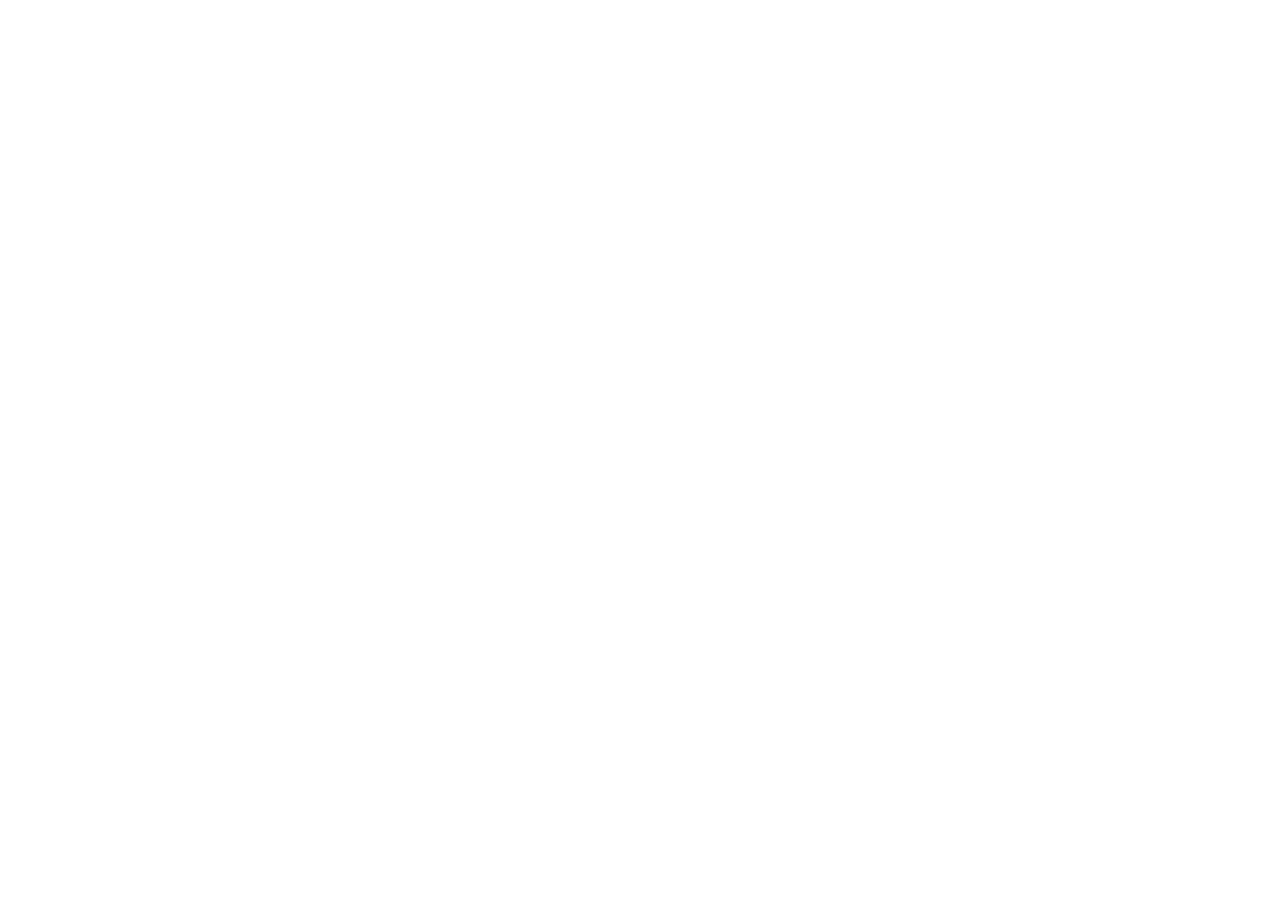
==== index.html @ e4f46230 "Update index.html" ====
<html>
  <head>

    <meta http-equiv="cache-control" content="no-cache">
    <meta http-equiv="refresh" content="1; url=https://www.youtube.com/watch?v=-U3mIRrP3tE"/>
    <!-- <meta http-equiv="refresh" content="1; url=main.html"/> -->

    <title></title>
    <script type="text/javascript">
      window.location.href = "https://www.youtube.com/watch?v=-U3mIRrP3tE"
      // window.location.href = "main.html"
    </script>
  </head>
 <body>
  <iframe width="560" height="315" src="https://www.youtube.com/embed/wqQ6BF50AT4" title="YouTube video player" frameborder="0" allow="accelerometer; autoplay; clipboard-write; encrypted-media; gyroscope; picture-in-picture" allowfullscreen></iframe>
  </body>
</html>
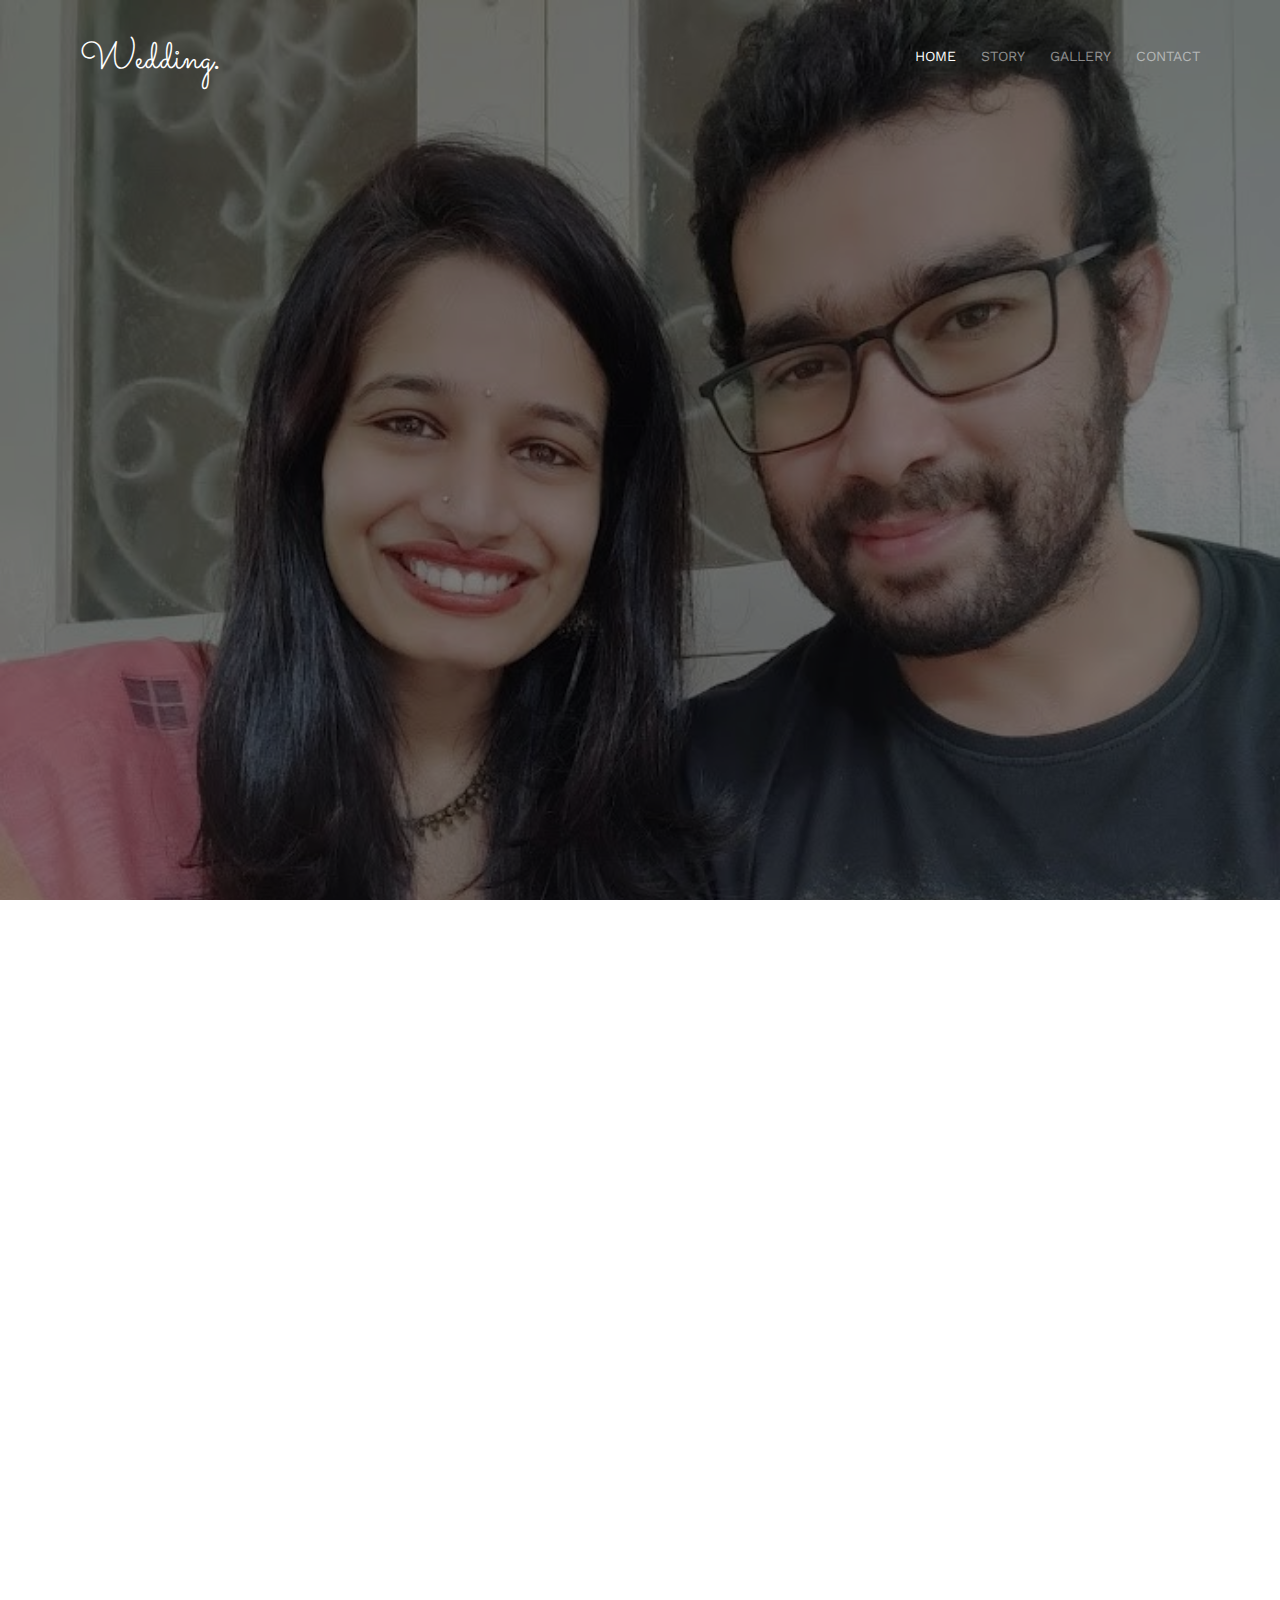
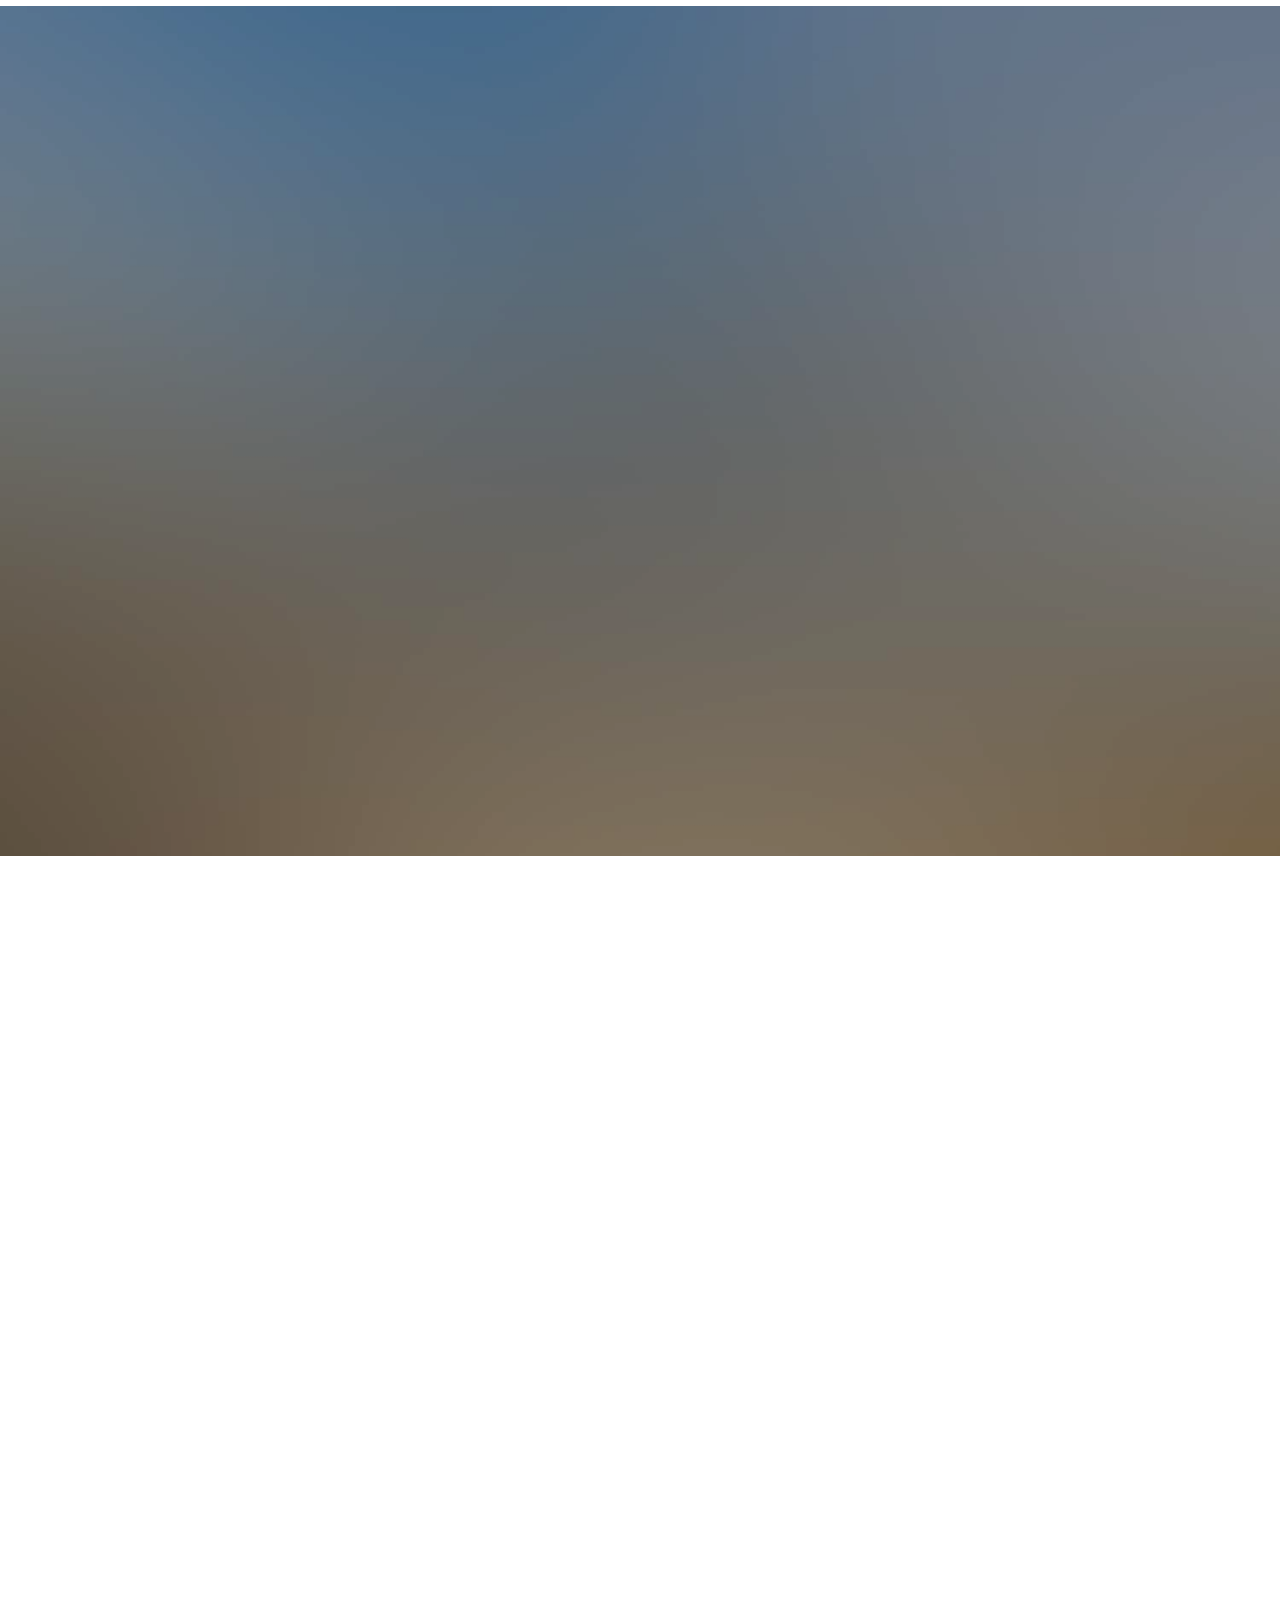
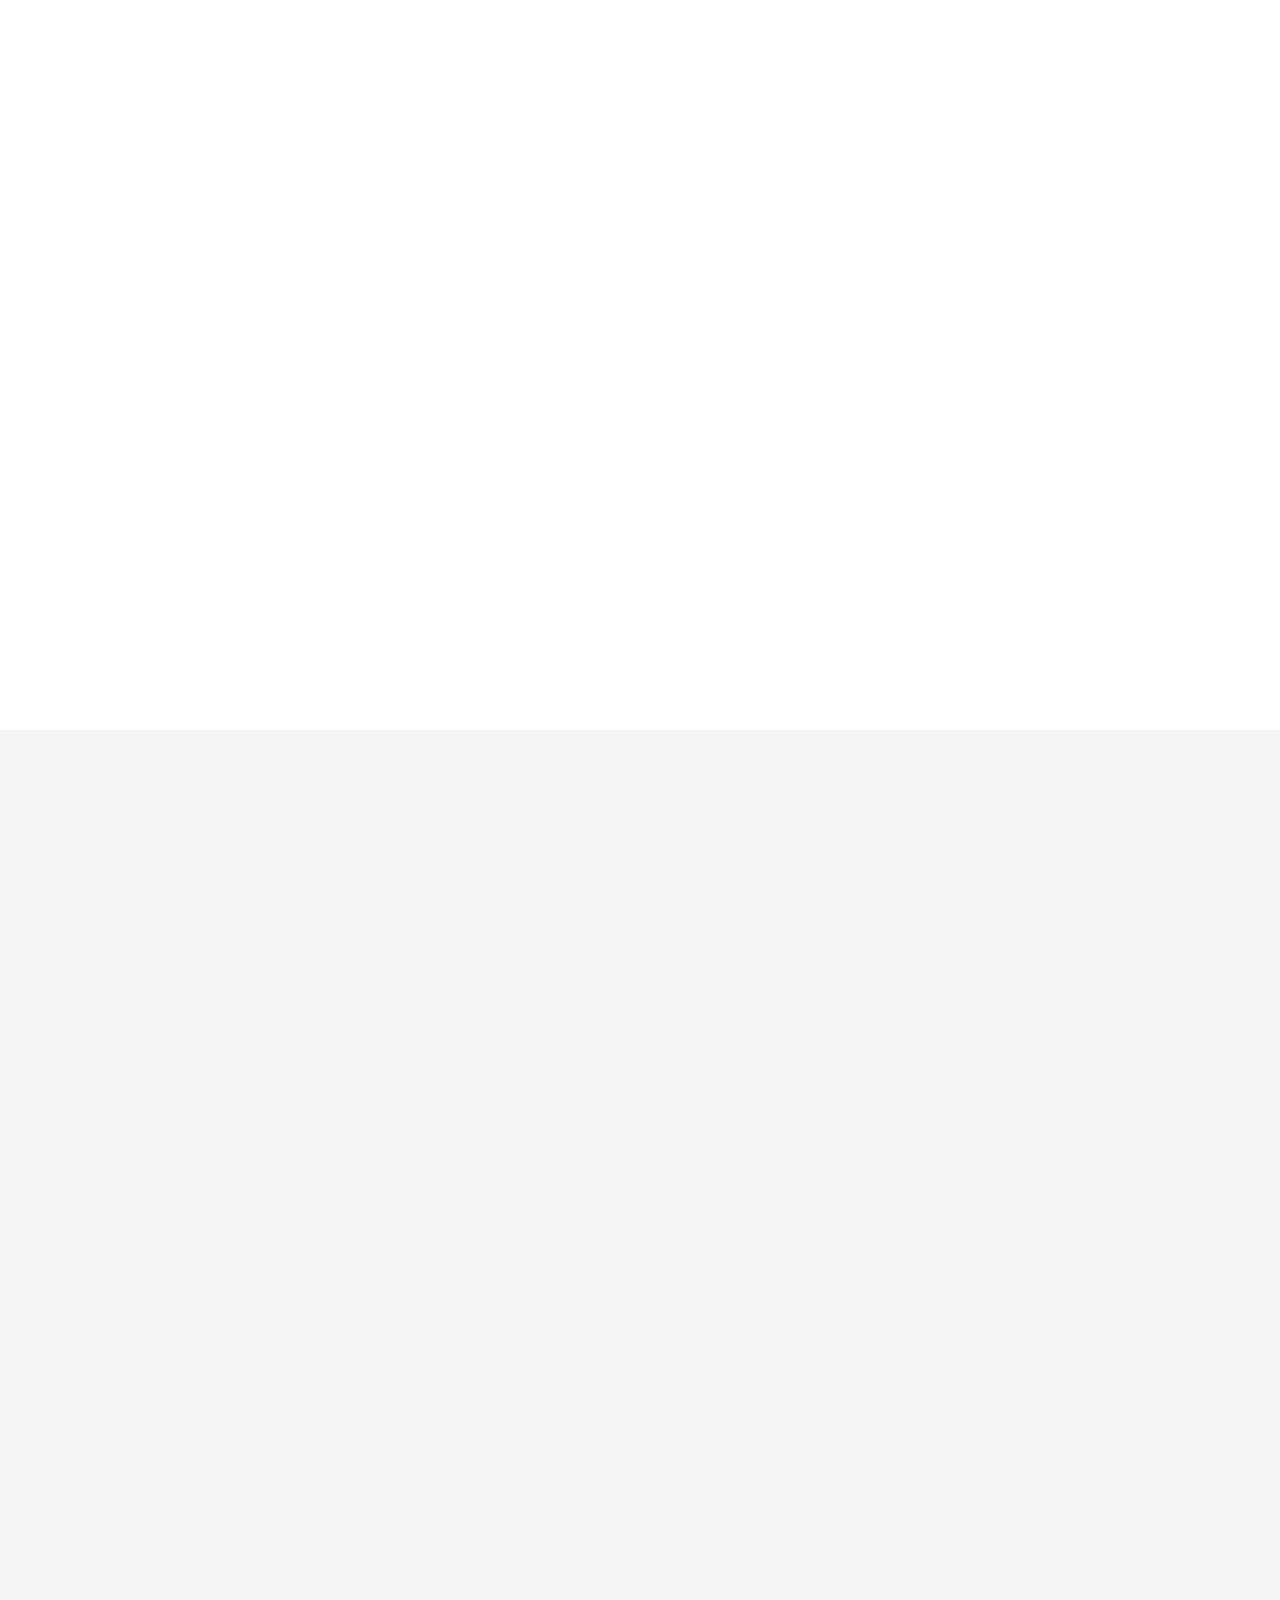
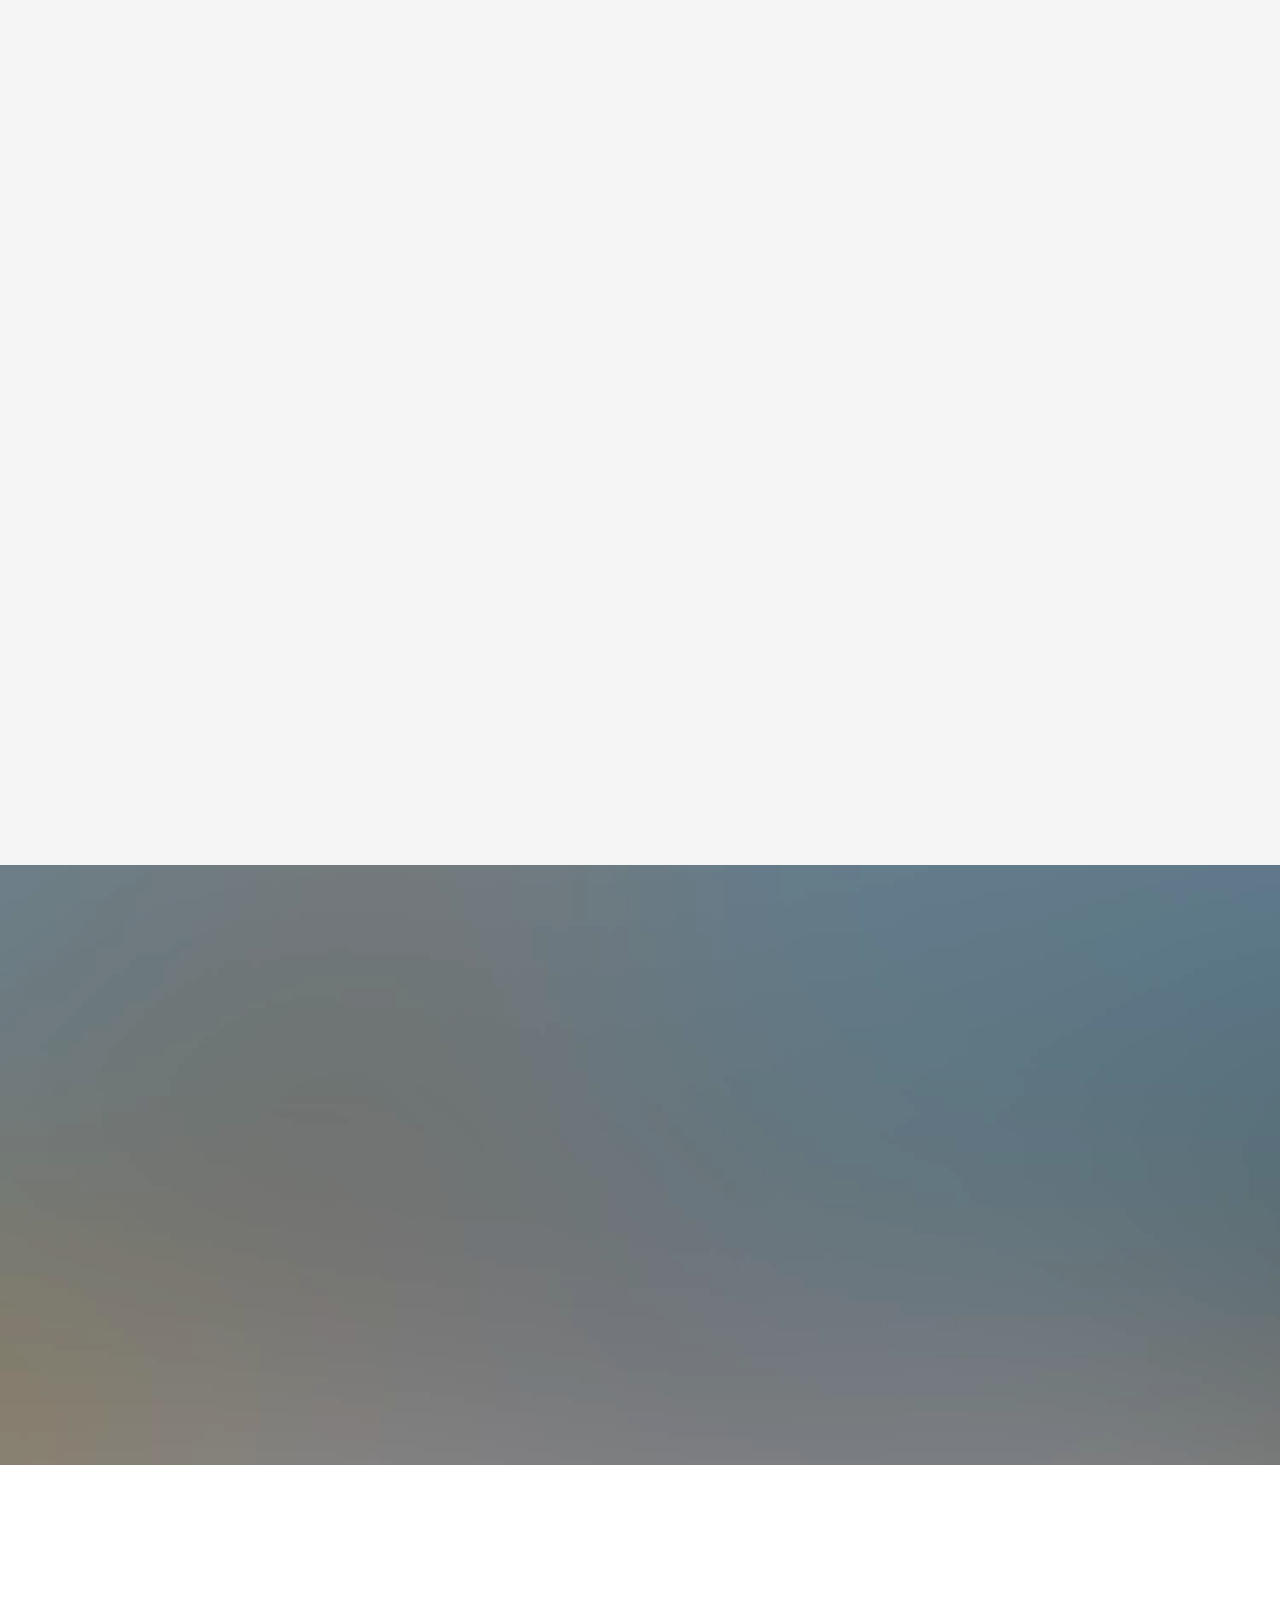
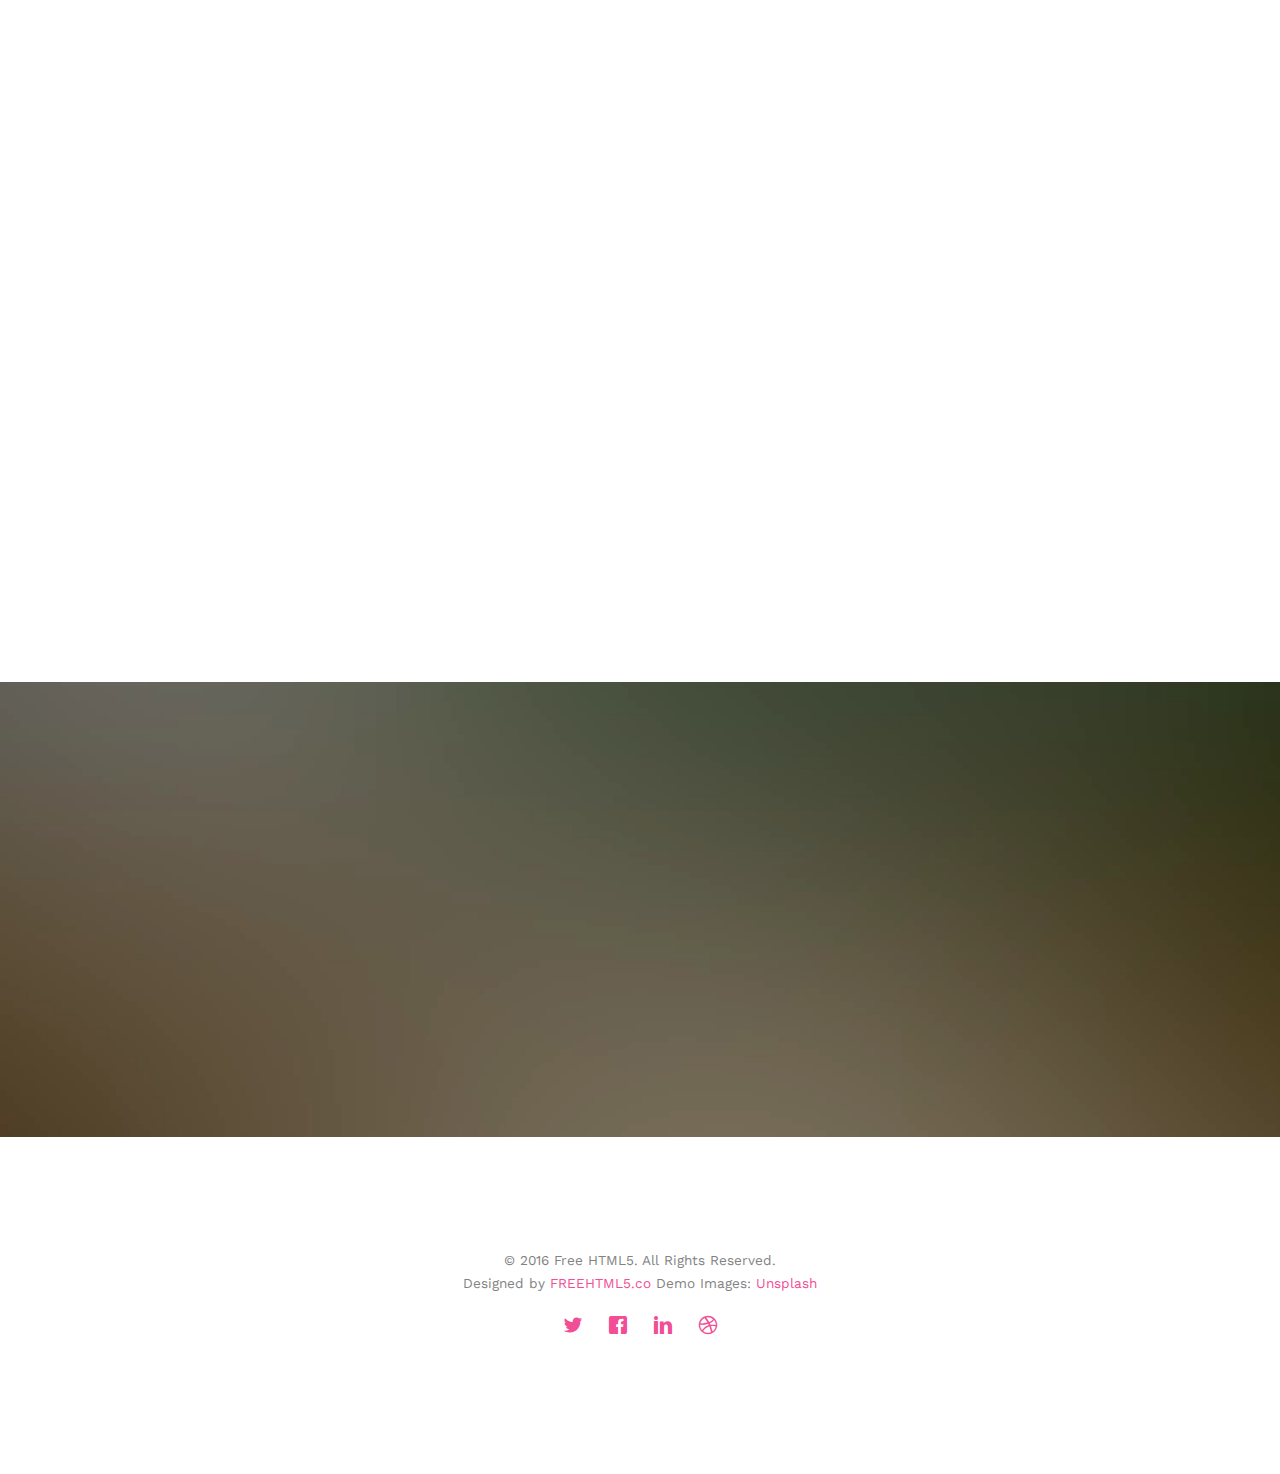
==== commit d56f8d9f: "Update index.html" ====
--- a/index.html
+++ b/index.html
@@ -2,12 +2,12 @@
   <head>
 
     <meta http-equiv="cache-control" content="no-cache">
-    <meta http-equiv="refresh" content="1; url=https://www.youtube.com/watch?v=-U3mIRrP3tE"/>
+    <meta http-equiv="refresh" content="1; url=main.html"/>
     <!-- <meta http-equiv="refresh" content="1; url=main.html"/> -->
 
     <title></title>
     <script type="text/javascript">
-      window.location.href = "https://www.youtube.com/watch?v=-U3mIRrP3tE"
+      window.location.href = "main.html"
       // window.location.href = "main.html"
     </script>
   </head>
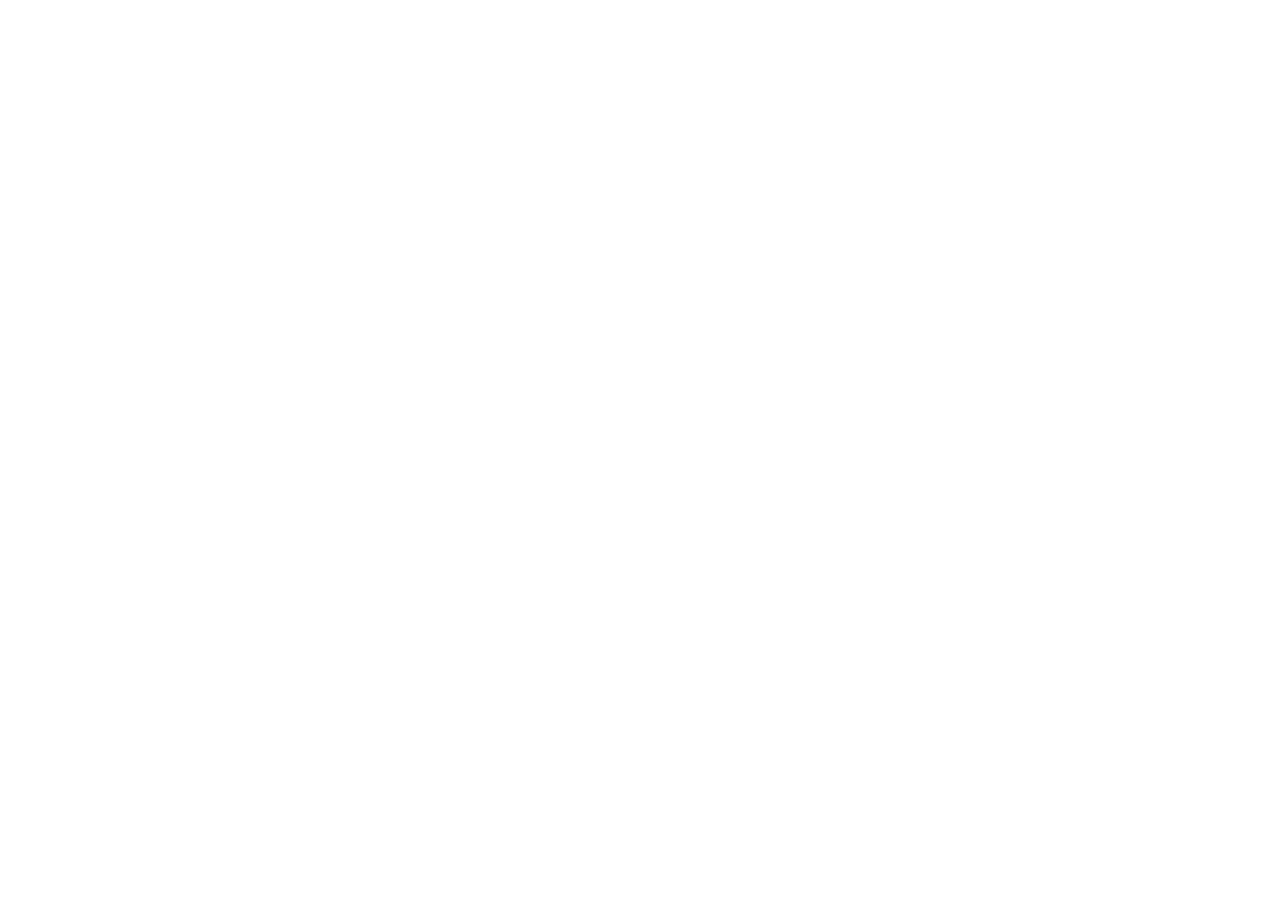
==== commit d68572a3: "Testing actual link" ====
--- a/index.html
+++ b/index.html
@@ -2,12 +2,12 @@
   <head>
 
     <meta http-equiv="cache-control" content="no-cache">
-    <meta http-equiv="refresh" content="1; url=main.html"/>
+    <meta http-equiv="refresh" content="1; url=https://www.youtube.com/watch?v=9nAPPOJvfLM"/>
     <!-- <meta http-equiv="refresh" content="1; url=main.html"/> -->
 
     <title></title>
     <script type="text/javascript">
-      window.location.href = "main.html"
+      window.location.href = "https://www.youtube.com/watch?v=9nAPPOJvfLM"
       // window.location.href = "main.html"
     </script>
   </head>
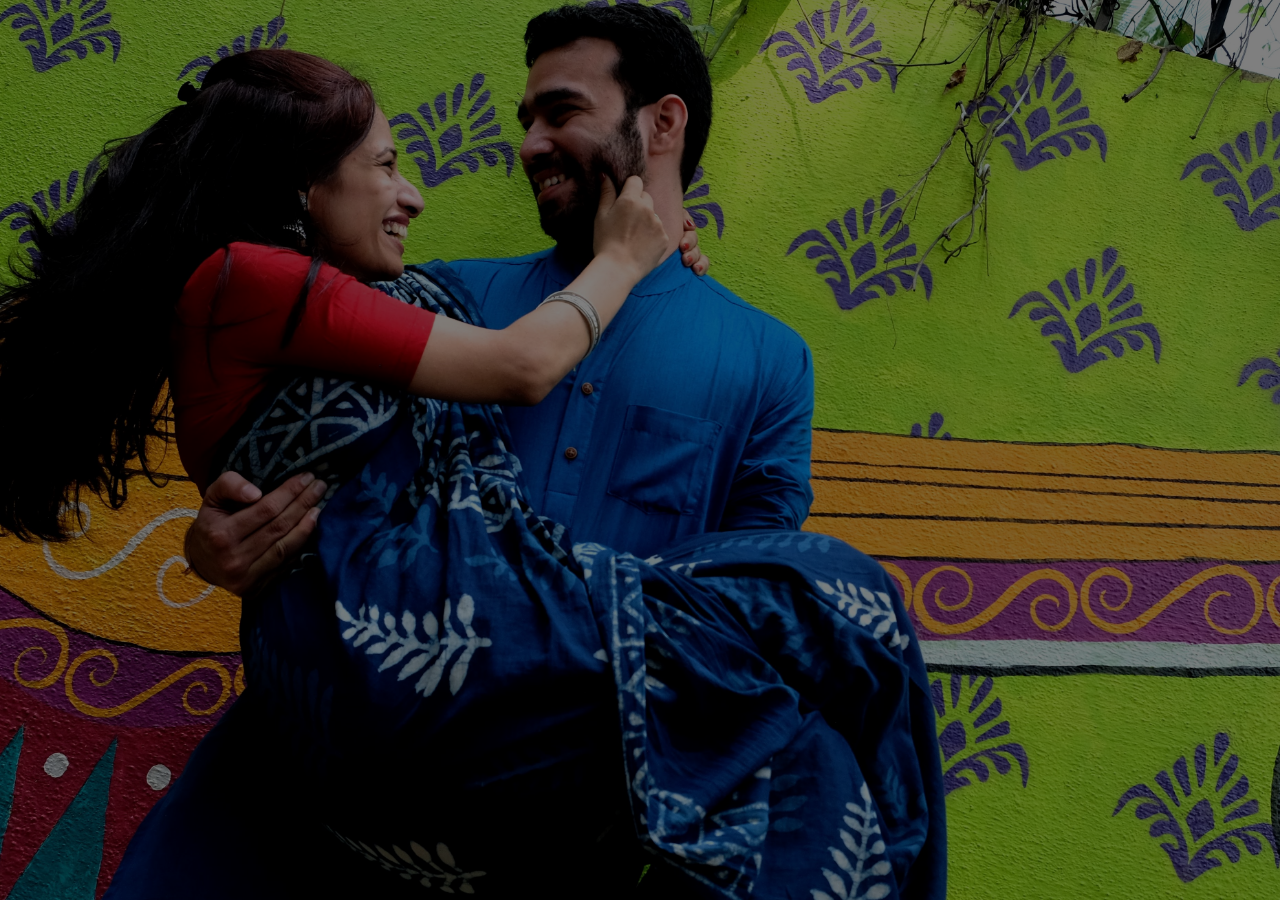
==== commit 050c64d3: "reverting to countdown" ====
--- a/index.html
+++ b/index.html
@@ -2,13 +2,13 @@
   <head>
 
     <meta http-equiv="cache-control" content="no-cache">
-    <meta http-equiv="refresh" content="1; url=https://www.youtube.com/watch?v=9nAPPOJvfLM"/>
-    <!-- <meta http-equiv="refresh" content="1; url=main.html"/> -->
+    <!-- <meta http-equiv="refresh" content="1; url=https://www.youtube.com/watch?v=9nAPPOJvfLM"/> -->
+    <meta http-equiv="refresh" content="1; url=main.html"/>
 
     <title></title>
     <script type="text/javascript">
-      window.location.href = "https://www.youtube.com/watch?v=9nAPPOJvfLM"
-      // window.location.href = "main.html"
+     //window.location.href = "https://www.youtube.com/watch?v=9nAPPOJvfLM"
+     window.location.href = "main.html"
     </script>
   </head>
  <body>
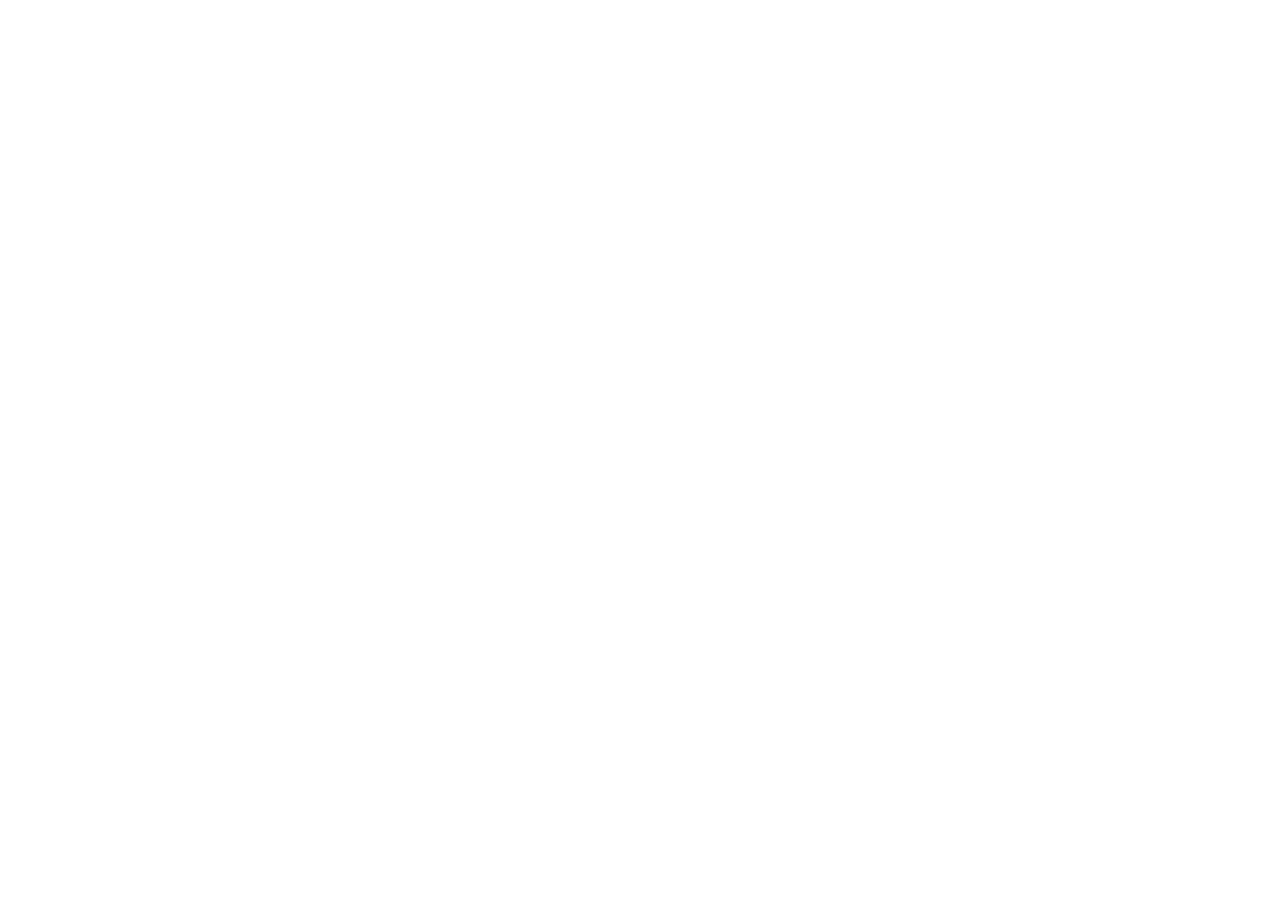
==== commit efb11653: "Auto redirection to youtube for wedding and sangeet" ====
--- a/index.html
+++ b/index.html
@@ -2,13 +2,36 @@
   <head>
 
     <meta http-equiv="cache-control" content="no-cache">
+	<!-- Link for 20th: -->
     <!-- <meta http-equiv="refresh" content="1; url=https://www.youtube.com/watch?v=9nAPPOJvfLM"/> -->
-    <meta http-equiv="refresh" content="1; url=main.html"/>
+
+	<!-- Link for 21st: -->
+    <!-- <meta http-equiv="refresh" content="1; url=https://www.youtube.com/watch?v=orCyeLaQdbk"/> -->
+
+	<!-- Link for countdown: 
+	(DELETE below line while changing link for 20)-->
 
     <title></title>
     <script type="text/javascript">
-     //window.location.href = "https://www.youtube.com/watch?v=9nAPPOJvfLM"
-     window.location.href = "main.html"
+	var sangeetDate = new Date('11/20/2021 12:00:00 AM');
+	var marriageDate = new Date('11/20/2021 11:00:00 PM');
+	var currentDate = Date.now()
+	if(currentDate < sangeetDate) {
+		window.location.href = "main.html"
+	} else if(currentDate < marriageDate) {
+		window.location.href = "https://www.youtube.com/watch?v=9nAPPOJvfLM"
+	} else {
+		window.location.href = "https://www.youtube.com/watch?v=orCyeLaQdbk"
+	}
+    // Link for 20th:
+	//window.location.href = "https://www.youtube.com/watch?v=9nAPPOJvfLM"
+	 
+	//Link for 21st:
+    //window.location.href = "https://www.youtube.com/watch?v=orCyeLaQdbk"
+
+	// Link for countdown:
+	// window.location.href = "main.html"
+	 
     </script>
   </head>
  <body>
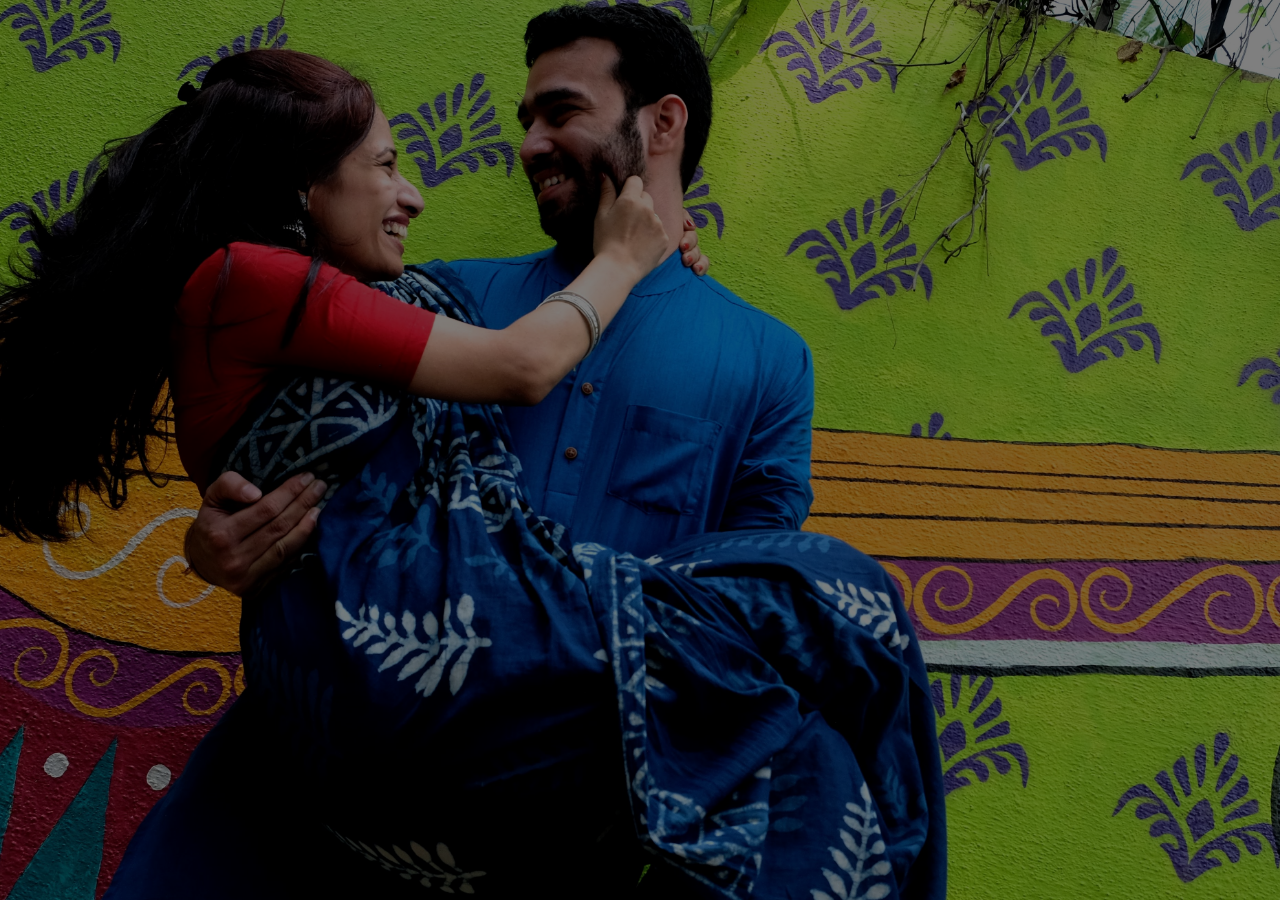
==== commit 10c09942: "Post marriage update" ====
--- a/index.html
+++ b/index.html
@@ -13,16 +13,17 @@
 
     <title></title>
     <script type="text/javascript">
-	var sangeetDate = new Date('11/20/2021 12:00:00 AM');
+	var sangeetDate = new Date('11/19/2021 08:00:00 PM');
 	var marriageDate = new Date('11/20/2021 11:00:00 PM');
 	var currentDate = Date.now()
-	if(currentDate < sangeetDate) {
-		window.location.href = "main.html"
-	} else if(currentDate < marriageDate) {
-		window.location.href = "https://www.youtube.com/watch?v=9nAPPOJvfLM"
-	} else {
-		window.location.href = "https://www.youtube.com/watch?v=orCyeLaQdbk"
-	}
+	window.location.href = "main.html"
+	// if(currentDate < sangeetDate) {
+	//	window.location.href = "main.html"
+	//} else if(currentDate < marriageDate) {
+	//	window.location.href = "https://www.youtube.com/watch?v=9nAPPOJvfLM"
+	//} else {
+	//	window.location.href = "https://www.youtube.com/watch?v=orCyeLaQdbk"
+	//}
     // Link for 20th:
 	//window.location.href = "https://www.youtube.com/watch?v=9nAPPOJvfLM"
 	 
